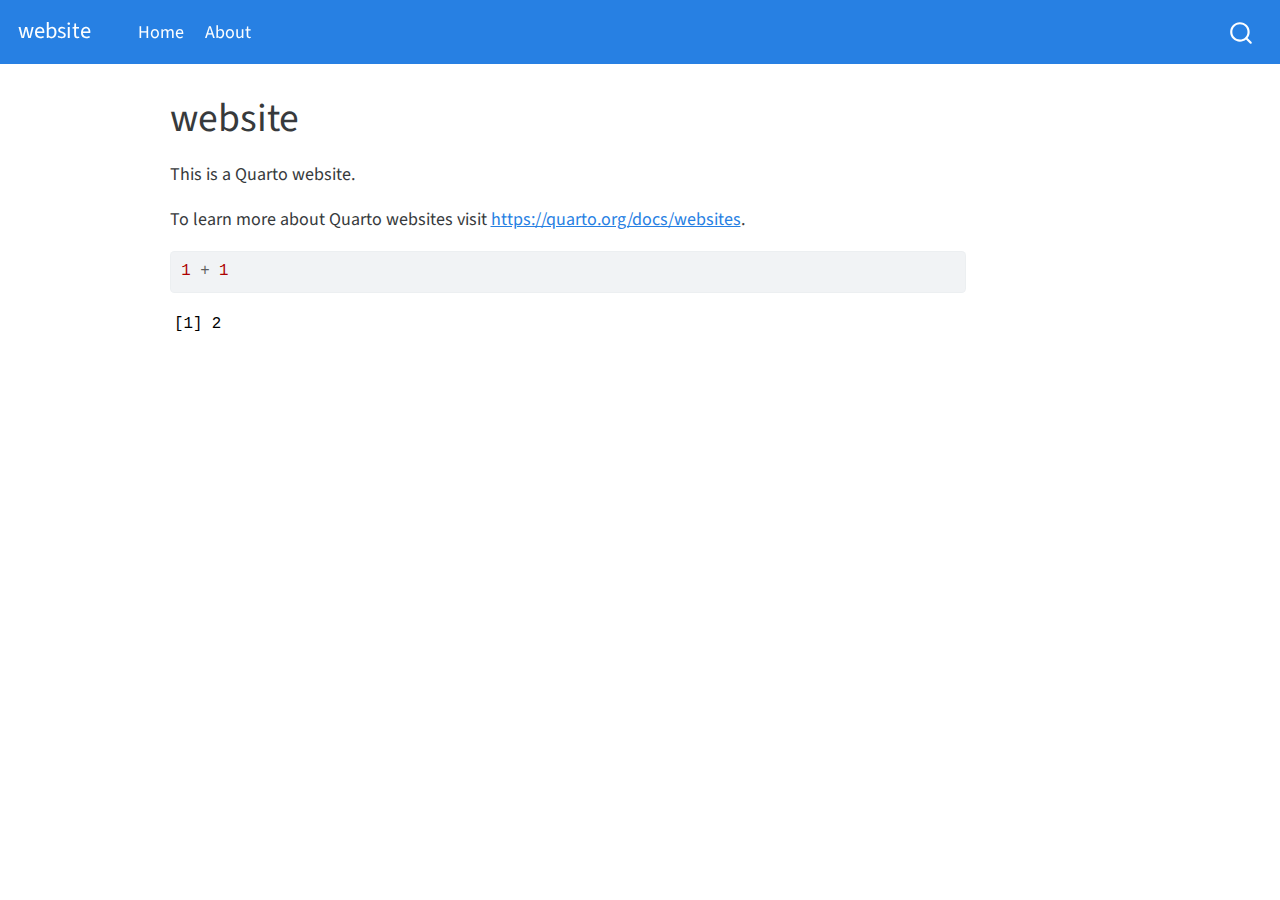
==== index.html @ 15f58852 "Built site for gh-pages" ====
<!DOCTYPE html>
<html xmlns="http://www.w3.org/1999/xhtml" lang="en" xml:lang="en"><head>

<meta charset="utf-8">
<meta name="generator" content="quarto-1.2.335">

<meta name="viewport" content="width=device-width, initial-scale=1.0, user-scalable=yes">


<title>website</title>
<style>
code{white-space: pre-wrap;}
span.smallcaps{font-variant: small-caps;}
div.columns{display: flex; gap: min(4vw, 1.5em);}
div.column{flex: auto; overflow-x: auto;}
div.hanging-indent{margin-left: 1.5em; text-indent: -1.5em;}
ul.task-list{list-style: none;}
ul.task-list li input[type="checkbox"] {
  width: 0.8em;
  margin: 0 0.8em 0.2em -1.6em;
  vertical-align: middle;
}
pre > code.sourceCode { white-space: pre; position: relative; }
pre > code.sourceCode > span { display: inline-block; line-height: 1.25; }
pre > code.sourceCode > span:empty { height: 1.2em; }
.sourceCode { overflow: visible; }
code.sourceCode > span { color: inherit; text-decoration: inherit; }
div.sourceCode { margin: 1em 0; }
pre.sourceCode { margin: 0; }
@media screen {
div.sourceCode { overflow: auto; }
}
@media print {
pre > code.sourceCode { white-space: pre-wrap; }
pre > code.sourceCode > span { text-indent: -5em; padding-left: 5em; }
}
pre.numberSource code
  { counter-reset: source-line 0; }
pre.numberSource code > span
  { position: relative; left: -4em; counter-increment: source-line; }
pre.numberSource code > span > a:first-child::before
  { content: counter(source-line);
    position: relative; left: -1em; text-align: right; vertical-align: baseline;
    border: none; display: inline-block;
    -webkit-touch-callout: none; -webkit-user-select: none;
    -khtml-user-select: none; -moz-user-select: none;
    -ms-user-select: none; user-select: none;
    padding: 0 4px; width: 4em;
    color: #aaaaaa;
  }
pre.numberSource { margin-left: 3em; border-left: 1px solid #aaaaaa;  padding-left: 4px; }
div.sourceCode
  {   }
@media screen {
pre > code.sourceCode > span > a:first-child::before { text-decoration: underline; }
}
code span.al { color: #ff0000; font-weight: bold; } /* Alert */
code span.an { color: #60a0b0; font-weight: bold; font-style: italic; } /* Annotation */
code span.at { color: #7d9029; } /* Attribute */
code span.bn { color: #40a070; } /* BaseN */
code span.bu { color: #008000; } /* BuiltIn */
code span.cf { color: #007020; font-weight: bold; } /* ControlFlow */
code span.ch { color: #4070a0; } /* Char */
code span.cn { color: #880000; } /* Constant */
code span.co { color: #60a0b0; font-style: italic; } /* Comment */
code span.cv { color: #60a0b0; font-weight: bold; font-style: italic; } /* CommentVar */
code span.do { color: #ba2121; font-style: italic; } /* Documentation */
code span.dt { color: #902000; } /* DataType */
code span.dv { color: #40a070; } /* DecVal */
code span.er { color: #ff0000; font-weight: bold; } /* Error */
code span.ex { } /* Extension */
code span.fl { color: #40a070; } /* Float */
code span.fu { color: #06287e; } /* Function */
code span.im { color: #008000; font-weight: bold; } /* Import */
code span.in { color: #60a0b0; font-weight: bold; font-style: italic; } /* Information */
code span.kw { color: #007020; font-weight: bold; } /* Keyword */
code span.op { color: #666666; } /* Operator */
code span.ot { color: #007020; } /* Other */
code span.pp { color: #bc7a00; } /* Preprocessor */
code span.sc { color: #4070a0; } /* SpecialChar */
code span.ss { color: #bb6688; } /* SpecialString */
code span.st { color: #4070a0; } /* String */
code span.va { color: #19177c; } /* Variable */
code span.vs { color: #4070a0; } /* VerbatimString */
code span.wa { color: #60a0b0; font-weight: bold; font-style: italic; } /* Warning */
</style>


<script src="site_libs/quarto-nav/quarto-nav.js"></script>
<script src="site_libs/quarto-nav/headroom.min.js"></script>
<script src="site_libs/clipboard/clipboard.min.js"></script>
<script src="site_libs/quarto-search/autocomplete.umd.js"></script>
<script src="site_libs/quarto-search/fuse.min.js"></script>
<script src="site_libs/quarto-search/quarto-search.js"></script>
<meta name="quarto:offset" content="./">
<script src="site_libs/quarto-html/quarto.js"></script>
<script src="site_libs/quarto-html/popper.min.js"></script>
<script src="site_libs/quarto-html/tippy.umd.min.js"></script>
<script src="site_libs/quarto-html/anchor.min.js"></script>
<link href="site_libs/quarto-html/tippy.css" rel="stylesheet">
<link href="site_libs/quarto-html/quarto-syntax-highlighting.css" rel="stylesheet" id="quarto-text-highlighting-styles">
<script src="site_libs/bootstrap/bootstrap.min.js"></script>
<link href="site_libs/bootstrap/bootstrap-icons.css" rel="stylesheet">
<link href="site_libs/bootstrap/bootstrap.min.css" rel="stylesheet" id="quarto-bootstrap" data-mode="light">
<script id="quarto-search-options" type="application/json">{
  "location": "navbar",
  "copy-button": false,
  "collapse-after": 3,
  "panel-placement": "end",
  "type": "overlay",
  "limit": 20,
  "language": {
    "search-no-results-text": "No results",
    "search-matching-documents-text": "matching documents",
    "search-copy-link-title": "Copy link to search",
    "search-hide-matches-text": "Hide additional matches",
    "search-more-match-text": "more match in this document",
    "search-more-matches-text": "more matches in this document",
    "search-clear-button-title": "Clear",
    "search-detached-cancel-button-title": "Cancel",
    "search-submit-button-title": "Submit"
  }
}</script>


<link rel="stylesheet" href="styles.css">
</head>

<body class="nav-fixed">

<div id="quarto-search-results"></div>
  <header id="quarto-header" class="headroom fixed-top">
    <nav class="navbar navbar-expand-lg navbar-dark ">
      <div class="navbar-container container-fluid">
      <div class="navbar-brand-container">
    <a class="navbar-brand" href="./index.html">
    <span class="navbar-title">website</span>
    </a>
  </div>
          <button class="navbar-toggler" type="button" data-bs-toggle="collapse" data-bs-target="#navbarCollapse" aria-controls="navbarCollapse" aria-expanded="false" aria-label="Toggle navigation" onclick="if (window.quartoToggleHeadroom) { window.quartoToggleHeadroom(); }">
  <span class="navbar-toggler-icon"></span>
</button>
          <div class="collapse navbar-collapse" id="navbarCollapse">
            <ul class="navbar-nav navbar-nav-scroll me-auto">
  <li class="nav-item">
    <a class="nav-link active" href="./index.html" aria-current="page">
 <span class="menu-text">Home</span></a>
  </li>  
  <li class="nav-item">
    <a class="nav-link" href="./about.html">
 <span class="menu-text">About</span></a>
  </li>  
</ul>
              <div id="quarto-search" class="" title="Search"></div>
          </div> <!-- /navcollapse -->
      </div> <!-- /container-fluid -->
    </nav>
</header>
<!-- content -->
<div id="quarto-content" class="quarto-container page-columns page-rows-contents page-layout-article page-navbar">
<!-- sidebar -->
<!-- margin-sidebar -->
    <div id="quarto-margin-sidebar" class="sidebar margin-sidebar">
        
    </div>
<!-- main -->
<main class="content" id="quarto-document-content">

<header id="title-block-header" class="quarto-title-block default">
<div class="quarto-title">
<h1 class="title">website</h1>
</div>



<div class="quarto-title-meta">

    
  
    
  </div>
  

</header>

<p>This is a Quarto website.</p>
<p>To learn more about Quarto websites visit <a href="https://quarto.org/docs/websites" class="uri">https://quarto.org/docs/websites</a>.</p>
<div class="cell">
<div class="sourceCode cell-code" id="cb1"><pre class="sourceCode r code-with-copy"><code class="sourceCode r"><span id="cb1-1"><a href="#cb1-1" aria-hidden="true" tabindex="-1"></a><span class="dv">1</span> <span class="sc">+</span> <span class="dv">1</span></span></code><button title="Copy to Clipboard" class="code-copy-button"><i class="bi"></i></button></pre></div>
<div class="cell-output cell-output-stdout">
<pre><code>[1] 2</code></pre>
</div>
</div>



</main> <!-- /main -->
<script id="quarto-html-after-body" type="application/javascript">
window.document.addEventListener("DOMContentLoaded", function (event) {
  const toggleBodyColorMode = (bsSheetEl) => {
    const mode = bsSheetEl.getAttribute("data-mode");
    const bodyEl = window.document.querySelector("body");
    if (mode === "dark") {
      bodyEl.classList.add("quarto-dark");
      bodyEl.classList.remove("quarto-light");
    } else {
      bodyEl.classList.add("quarto-light");
      bodyEl.classList.remove("quarto-dark");
    }
  }
  const toggleBodyColorPrimary = () => {
    const bsSheetEl = window.document.querySelector("link#quarto-bootstrap");
    if (bsSheetEl) {
      toggleBodyColorMode(bsSheetEl);
    }
  }
  toggleBodyColorPrimary();  
  const icon = "";
  const anchorJS = new window.AnchorJS();
  anchorJS.options = {
    placement: 'right',
    icon: icon
  };
  anchorJS.add('.anchored');
  const clipboard = new window.ClipboardJS('.code-copy-button', {
    target: function(trigger) {
      return trigger.previousElementSibling;
    }
  });
  clipboard.on('success', function(e) {
    // button target
    const button = e.trigger;
    // don't keep focus
    button.blur();
    // flash "checked"
    button.classList.add('code-copy-button-checked');
    var currentTitle = button.getAttribute("title");
    button.setAttribute("title", "Copied!");
    let tooltip;
    if (window.bootstrap) {
      button.setAttribute("data-bs-toggle", "tooltip");
      button.setAttribute("data-bs-placement", "left");
      button.setAttribute("data-bs-title", "Copied!");
      tooltip = new bootstrap.Tooltip(button, 
        { trigger: "manual", 
          customClass: "code-copy-button-tooltip",
          offset: [0, -8]});
      tooltip.show();    
    }
    setTimeout(function() {
      if (tooltip) {
        tooltip.hide();
        button.removeAttribute("data-bs-title");
        button.removeAttribute("data-bs-toggle");
        button.removeAttribute("data-bs-placement");
      }
      button.setAttribute("title", currentTitle);
      button.classList.remove('code-copy-button-checked');
    }, 1000);
    // clear code selection
    e.clearSelection();
  });
  function tippyHover(el, contentFn) {
    const config = {
      allowHTML: true,
      content: contentFn,
      maxWidth: 500,
      delay: 100,
      arrow: false,
      appendTo: function(el) {
          return el.parentElement;
      },
      interactive: true,
      interactiveBorder: 10,
      theme: 'quarto',
      placement: 'bottom-start'
    };
    window.tippy(el, config); 
  }
  const noterefs = window.document.querySelectorAll('a[role="doc-noteref"]');
  for (var i=0; i<noterefs.length; i++) {
    const ref = noterefs[i];
    tippyHover(ref, function() {
      // use id or data attribute instead here
      let href = ref.getAttribute('data-footnote-href') || ref.getAttribute('href');
      try { href = new URL(href).hash; } catch {}
      const id = href.replace(/^#\/?/, "");
      const note = window.document.getElementById(id);
      return note.innerHTML;
    });
  }
  const findCites = (el) => {
    const parentEl = el.parentElement;
    if (parentEl) {
      const cites = parentEl.dataset.cites;
      if (cites) {
        return {
          el,
          cites: cites.split(' ')
        };
      } else {
        return findCites(el.parentElement)
      }
    } else {
      return undefined;
    }
  };
  var bibliorefs = window.document.querySelectorAll('a[role="doc-biblioref"]');
  for (var i=0; i<bibliorefs.length; i++) {
    const ref = bibliorefs[i];
    const citeInfo = findCites(ref);
    if (citeInfo) {
      tippyHover(citeInfo.el, function() {
        var popup = window.document.createElement('div');
        citeInfo.cites.forEach(function(cite) {
          var citeDiv = window.document.createElement('div');
          citeDiv.classList.add('hanging-indent');
          citeDiv.classList.add('csl-entry');
          var biblioDiv = window.document.getElementById('ref-' + cite);
          if (biblioDiv) {
            citeDiv.innerHTML = biblioDiv.innerHTML;
          }
          popup.appendChild(citeDiv);
        });
        return popup.innerHTML;
      });
    }
  }
});
</script>
</div> <!-- /content -->



</body></html>
---- site_libs/quarto-html/tippy.css ----
.tippy-box[data-animation=fade][data-state=hidden]{opacity:0}[data-tippy-root]{max-width:calc(100vw - 10px)}.tippy-box{position:relative;background-color:#333;color:#fff;border-radius:4px;font-size:14px;line-height:1.4;white-space:normal;outline:0;transition-property:transform,visibility,opacity}.tippy-box[data-placement^=top]>.tippy-arrow{bottom:0}.tippy-box[data-placement^=top]>.tippy-arrow:before{bottom:-7px;left:0;border-width:8px 8px 0;border-top-color:initial;transform-origin:center top}.tippy-box[data-placement^=bottom]>.tippy-arrow{top:0}.tippy-box[data-placement^=bottom]>.tippy-arrow:before{top:-7px;left:0;border-width:0 8px 8px;border-bottom-color:initial;transform-origin:center bottom}.tippy-box[data-placement^=left]>.tippy-arrow{right:0}.tippy-box[data-placement^=left]>.tippy-arrow:before{border-width:8px 0 8px 8px;border-left-color:initial;right:-7px;transform-origin:center left}.tippy-box[data-placement^=right]>.tippy-arrow{left:0}.tippy-box[data-placement^=right]>.tippy-arrow:before{left:-7px;border-width:8px 8px 8px 0;border-right-color:initial;transform-origin:center right}.tippy-box[data-inertia][data-state=visible]{transition-timing-function:cubic-bezier(.54,1.5,.38,1.11)}.tippy-arrow{width:16px;height:16px;color:#333}.tippy-arrow:before{content:"";position:absolute;border-color:transparent;border-style:solid}.tippy-content{position:relative;padding:5px 9px;z-index:1}
---- site_libs/quarto-html/quarto-syntax-highlighting.css ----
/* quarto syntax highlight colors */
:root {
  --quarto-hl-ot-color: #003B4F;
  --quarto-hl-at-color: #657422;
  --quarto-hl-ss-color: #20794D;
  --quarto-hl-an-color: #5E5E5E;
  --quarto-hl-fu-color: #4758AB;
  --quarto-hl-st-color: #20794D;
  --quarto-hl-cf-color: #003B4F;
  --quarto-hl-op-color: #5E5E5E;
  --quarto-hl-er-color: #AD0000;
  --quarto-hl-bn-color: #AD0000;
  --quarto-hl-al-color: #AD0000;
  --quarto-hl-va-color: #111111;
  --quarto-hl-bu-color: inherit;
  --quarto-hl-ex-color: inherit;
  --quarto-hl-pp-color: #AD0000;
  --quarto-hl-in-color: #5E5E5E;
  --quarto-hl-vs-color: #20794D;
  --quarto-hl-wa-color: #5E5E5E;
  --quarto-hl-do-color: #5E5E5E;
  --quarto-hl-im-color: #00769E;
  --quarto-hl-ch-color: #20794D;
  --quarto-hl-dt-color: #AD0000;
  --quarto-hl-fl-color: #AD0000;
  --quarto-hl-co-color: #5E5E5E;
  --quarto-hl-cv-color: #5E5E5E;
  --quarto-hl-cn-color: #8f5902;
  --quarto-hl-sc-color: #5E5E5E;
  --quarto-hl-dv-color: #AD0000;
  --quarto-hl-kw-color: #003B4F;
}

/* other quarto variables */
:root {
  --quarto-font-monospace: SFMono-Regular, Menlo, Monaco, Consolas, "Liberation Mono", "Courier New", monospace;
}

pre > code.sourceCode > span {
  color: #003B4F;
}

code span {
  color: #003B4F;
}

code.sourceCode > span {
  color: #003B4F;
}

div.sourceCode,
div.sourceCode pre.sourceCode {
  color: #003B4F;
}

code span.ot {
  color: #003B4F;
}

code span.at {
  color: #657422;
}

code span.ss {
  color: #20794D;
}

code span.an {
  color: #5E5E5E;
}

code span.fu {
  color: #4758AB;
}

code span.st {
  color: #20794D;
}

code span.cf {
  color: #003B4F;
}

code span.op {
  color: #5E5E5E;
}

code span.er {
  color: #AD0000;
}

code span.bn {
  color: #AD0000;
}

code span.al {
  color: #AD0000;
}

code span.va {
  color: #111111;
}

code span.pp {
  color: #AD0000;
}

code span.in {
  color: #5E5E5E;
}

code span.vs {
  color: #20794D;
}

code span.wa {
  color: #5E5E5E;
  font-style: italic;
}

code span.do {
  color: #5E5E5E;
  font-style: italic;
}

code span.im {
  color: #00769E;
}

code span.ch {
  color: #20794D;
}

code span.dt {
  color: #AD0000;
}

code span.fl {
  color: #AD0000;
}

code span.co {
  color: #5E5E5E;
}

code span.cv {
  color: #5E5E5E;
  font-style: italic;
}

code span.cn {
  color: #8f5902;
}

code span.sc {
  color: #5E5E5E;
}

code span.dv {
  color: #AD0000;
}

code span.kw {
  color: #003B4F;
}

.prevent-inlining {
  content: "</";
}

/*# sourceMappingURL=debc5d5d77c3f9108843748ff7464032.css.map */
---- styles.css ----
/* css styles */
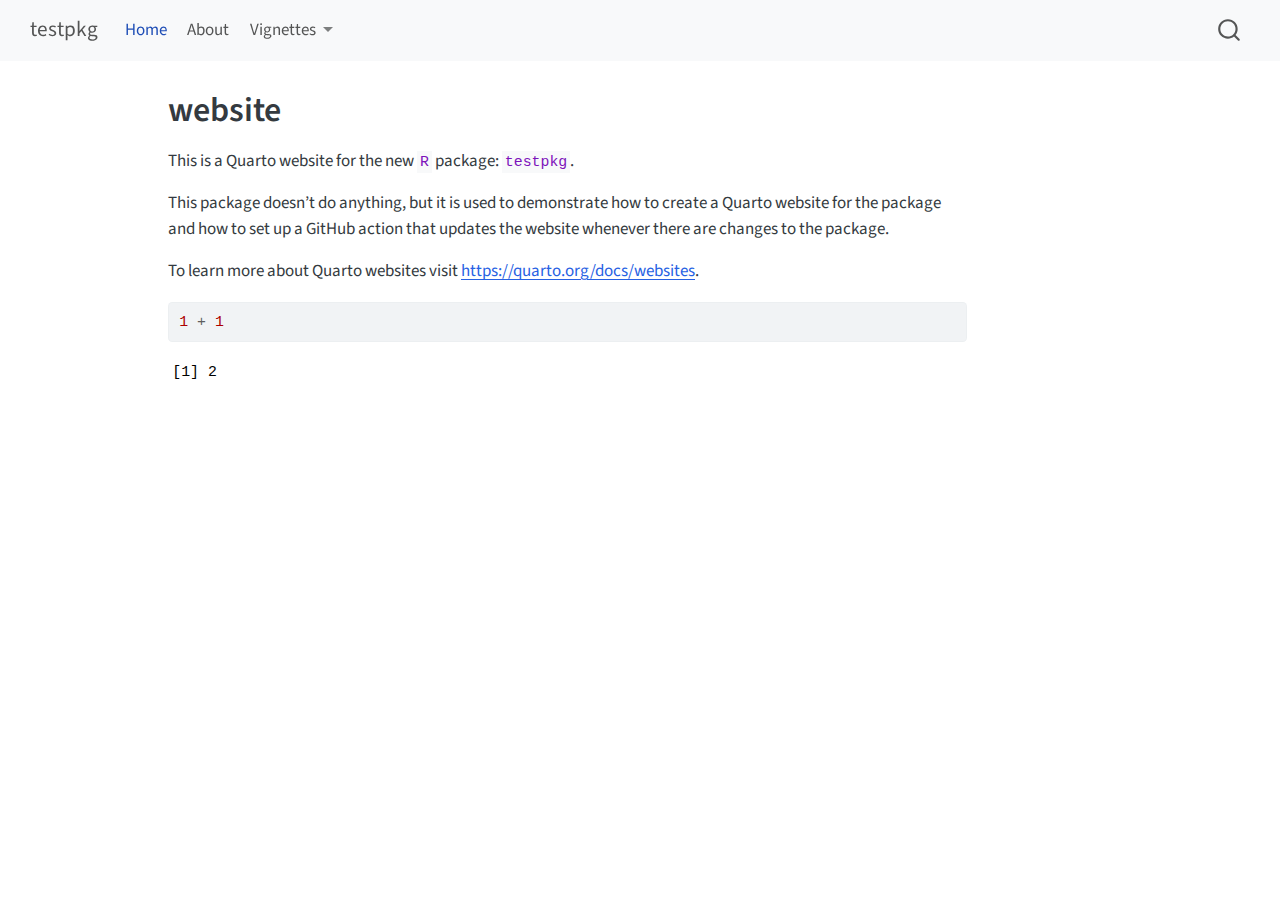
==== commit 6a00eee1: "Built site for gh-pages" ====
--- a/index.html
+++ b/index.html
@@ -2,12 +2,12 @@
 <html xmlns="http://www.w3.org/1999/xhtml" lang="en" xml:lang="en"><head>
 
 <meta charset="utf-8">
-<meta name="generator" content="quarto-1.2.335">
+<meta name="generator" content="quarto-1.4.551">
 
 <meta name="viewport" content="width=device-width, initial-scale=1.0, user-scalable=yes">
 
 
-<title>website</title>
+<title>testpkg - website</title>
 <style>
 code{white-space: pre-wrap;}
 span.smallcaps{font-variant: small-caps;}
@@ -17,11 +17,12 @@
 ul.task-list{list-style: none;}
 ul.task-list li input[type="checkbox"] {
   width: 0.8em;
-  margin: 0 0.8em 0.2em -1.6em;
+  margin: 0 0.8em 0.2em -1em; /* quarto-specific, see https://github.com/quarto-dev/quarto-cli/issues/4556 */ 
   vertical-align: middle;
 }
+/* CSS for syntax highlighting */
 pre > code.sourceCode { white-space: pre; position: relative; }
-pre > code.sourceCode > span { display: inline-block; line-height: 1.25; }
+pre > code.sourceCode > span { line-height: 1.25; }
 pre > code.sourceCode > span:empty { height: 1.2em; }
 .sourceCode { overflow: visible; }
 code.sourceCode > span { color: inherit; text-decoration: inherit; }
@@ -46,43 +47,13 @@
     -khtml-user-select: none; -moz-user-select: none;
     -ms-user-select: none; user-select: none;
     padding: 0 4px; width: 4em;
-    color: #aaaaaa;
-  }
-pre.numberSource { margin-left: 3em; border-left: 1px solid #aaaaaa;  padding-left: 4px; }
+  }
+pre.numberSource { margin-left: 3em;  padding-left: 4px; }
 div.sourceCode
   {   }
 @media screen {
 pre > code.sourceCode > span > a:first-child::before { text-decoration: underline; }
 }
-code span.al { color: #ff0000; font-weight: bold; } /* Alert */
-code span.an { color: #60a0b0; font-weight: bold; font-style: italic; } /* Annotation */
-code span.at { color: #7d9029; } /* Attribute */
-code span.bn { color: #40a070; } /* BaseN */
-code span.bu { color: #008000; } /* BuiltIn */
-code span.cf { color: #007020; font-weight: bold; } /* ControlFlow */
-code span.ch { color: #4070a0; } /* Char */
-code span.cn { color: #880000; } /* Constant */
-code span.co { color: #60a0b0; font-style: italic; } /* Comment */
-code span.cv { color: #60a0b0; font-weight: bold; font-style: italic; } /* CommentVar */
-code span.do { color: #ba2121; font-style: italic; } /* Documentation */
-code span.dt { color: #902000; } /* DataType */
-code span.dv { color: #40a070; } /* DecVal */
-code span.er { color: #ff0000; font-weight: bold; } /* Error */
-code span.ex { } /* Extension */
-code span.fl { color: #40a070; } /* Float */
-code span.fu { color: #06287e; } /* Function */
-code span.im { color: #008000; font-weight: bold; } /* Import */
-code span.in { color: #60a0b0; font-weight: bold; font-style: italic; } /* Information */
-code span.kw { color: #007020; font-weight: bold; } /* Keyword */
-code span.op { color: #666666; } /* Operator */
-code span.ot { color: #007020; } /* Other */
-code span.pp { color: #bc7a00; } /* Preprocessor */
-code span.sc { color: #4070a0; } /* SpecialChar */
-code span.ss { color: #bb6688; } /* SpecialString */
-code span.st { color: #4070a0; } /* String */
-code span.va { color: #19177c; } /* Variable */
-code span.vs { color: #4070a0; } /* VerbatimString */
-code span.wa { color: #60a0b0; font-weight: bold; font-style: italic; } /* Warning */
 </style>
 
 
@@ -108,7 +79,13 @@
   "collapse-after": 3,
   "panel-placement": "end",
   "type": "overlay",
-  "limit": 20,
+  "limit": 50,
+  "keyboard-shortcut": [
+    "f",
+    "/",
+    "s"
+  ],
+  "show-item-context": false,
   "language": {
     "search-no-results-text": "No results",
     "search-matching-documents-text": "matching documents",
@@ -117,8 +94,10 @@
     "search-more-match-text": "more match in this document",
     "search-more-matches-text": "more matches in this document",
     "search-clear-button-title": "Clear",
+    "search-text-placeholder": "",
     "search-detached-cancel-button-title": "Cancel",
-    "search-submit-button-title": "Submit"
+    "search-submit-button-title": "Submit",
+    "search-label": "Search"
   }
 }</script>
 
@@ -130,29 +109,46 @@
 
 <div id="quarto-search-results"></div>
   <header id="quarto-header" class="headroom fixed-top">
-    <nav class="navbar navbar-expand-lg navbar-dark ">
+    <nav class="navbar navbar-expand-lg " data-bs-theme="dark">
       <div class="navbar-container container-fluid">
-      <div class="navbar-brand-container">
+      <div class="navbar-brand-container mx-auto">
     <a class="navbar-brand" href="./index.html">
-    <span class="navbar-title">website</span>
+    <span class="navbar-title">testpkg</span>
     </a>
   </div>
+            <div id="quarto-search" class="" title="Search"></div>
           <button class="navbar-toggler" type="button" data-bs-toggle="collapse" data-bs-target="#navbarCollapse" aria-controls="navbarCollapse" aria-expanded="false" aria-label="Toggle navigation" onclick="if (window.quartoToggleHeadroom) { window.quartoToggleHeadroom(); }">
   <span class="navbar-toggler-icon"></span>
 </button>
           <div class="collapse navbar-collapse" id="navbarCollapse">
             <ul class="navbar-nav navbar-nav-scroll me-auto">
   <li class="nav-item">
-    <a class="nav-link active" href="./index.html" aria-current="page">
- <span class="menu-text">Home</span></a>
+    <a class="nav-link active" href="./index.html" aria-current="page"> 
+<span class="menu-text">Home</span></a>
   </li>  
   <li class="nav-item">
-    <a class="nav-link" href="./about.html">
- <span class="menu-text">About</span></a>
+    <a class="nav-link" href="./about.html"> 
+<span class="menu-text">About</span></a>
   </li>  
+  <li class="nav-item dropdown ">
+    <a class="nav-link dropdown-toggle" href="#" id="nav-menu-vignettes" role="button" data-bs-toggle="dropdown" aria-expanded="false">
+ <span class="menu-text">Vignettes</span>
+    </a>
+    <ul class="dropdown-menu" aria-labelledby="nav-menu-vignettes">    
+        <li>
+    <a class="dropdown-item" href="./vignettes/test1.html">
+ <span class="dropdown-text">Vignette 1</span></a>
+  </li>  
+        <li>
+    <a class="dropdown-item" href="./vignettes/test2.html">
+ <span class="dropdown-text">Vignette 2</span></a>
+  </li>  
+    </ul>
+  </li>
 </ul>
-              <div id="quarto-search" class="" title="Search"></div>
           </div> <!-- /navcollapse -->
+          <div class="quarto-navbar-tools">
+</div>
       </div> <!-- /container-fluid -->
     </nav>
 </header>
@@ -181,9 +177,12 @@
   </div>
   
 
+
 </header>
 
-<p>This is a Quarto website.</p>
+
+<p>This is a Quarto website for the new <code>R</code> package: <code>testpkg</code>.</p>
+<p>This package doesn’t do anything, but it is used to demonstrate how to create a Quarto website for the package and how to set up a GitHub action that updates the website whenever there are changes to the package.</p>
 <p>To learn more about Quarto websites visit <a href="https://quarto.org/docs/websites" class="uri">https://quarto.org/docs/websites</a>.</p>
 <div class="cell">
 <div class="sourceCode cell-code" id="cb1"><pre class="sourceCode r code-with-copy"><code class="sourceCode r"><span id="cb1-1"><a href="#cb1-1" aria-hidden="true" tabindex="-1"></a><span class="dv">1</span> <span class="sc">+</span> <span class="dv">1</span></span></code><button title="Copy to Clipboard" class="code-copy-button"><i class="bi"></i></button></pre></div>
@@ -222,9 +221,23 @@
     icon: icon
   };
   anchorJS.add('.anchored');
+  const isCodeAnnotation = (el) => {
+    for (const clz of el.classList) {
+      if (clz.startsWith('code-annotation-')) {                     
+        return true;
+      }
+    }
+    return false;
+  }
   const clipboard = new window.ClipboardJS('.code-copy-button', {
-    target: function(trigger) {
-      return trigger.previousElementSibling;
+    text: function(trigger) {
+      const codeEl = trigger.previousElementSibling.cloneNode(true);
+      for (const childEl of codeEl.children) {
+        if (isCodeAnnotation(childEl)) {
+          childEl.remove();
+        }
+      }
+      return codeEl.innerText;
     }
   });
   clipboard.on('success', function(e) {
@@ -260,10 +273,27 @@
     // clear code selection
     e.clearSelection();
   });
-  function tippyHover(el, contentFn) {
+    var localhostRegex = new RegExp(/^(?:http|https):\/\/localhost\:?[0-9]*\//);
+    var mailtoRegex = new RegExp(/^mailto:/);
+      var filterRegex = new RegExp("https:\/\/jeswheel\.github\.io\/testpkg\/");
+    var isInternal = (href) => {
+        return filterRegex.test(href) || localhostRegex.test(href) || mailtoRegex.test(href);
+    }
+    // Inspect non-navigation links and adorn them if external
+ 	var links = window.document.querySelectorAll('a[href]:not(.nav-link):not(.navbar-brand):not(.toc-action):not(.sidebar-link):not(.sidebar-item-toggle):not(.pagination-link):not(.no-external):not([aria-hidden]):not(.dropdown-item):not(.quarto-navigation-tool)');
+    for (var i=0; i<links.length; i++) {
+      const link = links[i];
+      if (!isInternal(link.href)) {
+        // undo the damage that might have been done by quarto-nav.js in the case of
+        // links that we want to consider external
+        if (link.dataset.originalHref !== undefined) {
+          link.href = link.dataset.originalHref;
+        }
+      }
+    }
+  function tippyHover(el, contentFn, onTriggerFn, onUntriggerFn) {
     const config = {
       allowHTML: true,
-      content: contentFn,
       maxWidth: 500,
       delay: 100,
       arrow: false,
@@ -273,8 +303,17 @@
       interactive: true,
       interactiveBorder: 10,
       theme: 'quarto',
-      placement: 'bottom-start'
+      placement: 'bottom-start',
     };
+    if (contentFn) {
+      config.content = contentFn;
+    }
+    if (onTriggerFn) {
+      config.onTrigger = onTriggerFn;
+    }
+    if (onUntriggerFn) {
+      config.onUntrigger = onUntriggerFn;
+    }
     window.tippy(el, config); 
   }
   const noterefs = window.document.querySelectorAll('a[role="doc-noteref"]');
@@ -286,9 +325,245 @@
       try { href = new URL(href).hash; } catch {}
       const id = href.replace(/^#\/?/, "");
       const note = window.document.getElementById(id);
-      return note.innerHTML;
+      if (note) {
+        return note.innerHTML;
+      } else {
+        return "";
+      }
     });
   }
+  const xrefs = window.document.querySelectorAll('a.quarto-xref');
+  const processXRef = (id, note) => {
+    // Strip column container classes
+    const stripColumnClz = (el) => {
+      el.classList.remove("page-full", "page-columns");
+      if (el.children) {
+        for (const child of el.children) {
+          stripColumnClz(child);
+        }
+      }
+    }
+    stripColumnClz(note)
+    if (id === null || id.startsWith('sec-')) {
+      // Special case sections, only their first couple elements
+      const container = document.createElement("div");
+      if (note.children && note.children.length > 2) {
+        container.appendChild(note.children[0].cloneNode(true));
+        for (let i = 1; i < note.children.length; i++) {
+          const child = note.children[i];
+          if (child.tagName === "P" && child.innerText === "") {
+            continue;
+          } else {
+            container.appendChild(child.cloneNode(true));
+            break;
+          }
+        }
+        if (window.Quarto?.typesetMath) {
+          window.Quarto.typesetMath(container);
+        }
+        return container.innerHTML
+      } else {
+        if (window.Quarto?.typesetMath) {
+          window.Quarto.typesetMath(note);
+        }
+        return note.innerHTML;
+      }
+    } else {
+      // Remove any anchor links if they are present
+      const anchorLink = note.querySelector('a.anchorjs-link');
+      if (anchorLink) {
+        anchorLink.remove();
+      }
+      if (window.Quarto?.typesetMath) {
+        window.Quarto.typesetMath(note);
+      }
+      // TODO in 1.5, we should make sure this works without a callout special case
+      if (note.classList.contains("callout")) {
+        return note.outerHTML;
+      } else {
+        return note.innerHTML;
+      }
+    }
+  }
+  for (var i=0; i<xrefs.length; i++) {
+    const xref = xrefs[i];
+    tippyHover(xref, undefined, function(instance) {
+      instance.disable();
+      let url = xref.getAttribute('href');
+      let hash = undefined; 
+      if (url.startsWith('#')) {
+        hash = url;
+      } else {
+        try { hash = new URL(url).hash; } catch {}
+      }
+      if (hash) {
+        const id = hash.replace(/^#\/?/, "");
+        const note = window.document.getElementById(id);
+        if (note !== null) {
+          try {
+            const html = processXRef(id, note.cloneNode(true));
+            instance.setContent(html);
+          } finally {
+            instance.enable();
+            instance.show();
+          }
+        } else {
+          // See if we can fetch this
+          fetch(url.split('#')[0])
+          .then(res => res.text())
+          .then(html => {
+            const parser = new DOMParser();
+            const htmlDoc = parser.parseFromString(html, "text/html");
+            const note = htmlDoc.getElementById(id);
+            if (note !== null) {
+              const html = processXRef(id, note);
+              instance.setContent(html);
+            } 
+          }).finally(() => {
+            instance.enable();
+            instance.show();
+          });
+        }
+      } else {
+        // See if we can fetch a full url (with no hash to target)
+        // This is a special case and we should probably do some content thinning / targeting
+        fetch(url)
+        .then(res => res.text())
+        .then(html => {
+          const parser = new DOMParser();
+          const htmlDoc = parser.parseFromString(html, "text/html");
+          const note = htmlDoc.querySelector('main.content');
+          if (note !== null) {
+            // This should only happen for chapter cross references
+            // (since there is no id in the URL)
+            // remove the first header
+            if (note.children.length > 0 && note.children[0].tagName === "HEADER") {
+              note.children[0].remove();
+            }
+            const html = processXRef(null, note);
+            instance.setContent(html);
+          } 
+        }).finally(() => {
+          instance.enable();
+          instance.show();
+        });
+      }
+    }, function(instance) {
+    });
+  }
+      let selectedAnnoteEl;
+      const selectorForAnnotation = ( cell, annotation) => {
+        let cellAttr = 'data-code-cell="' + cell + '"';
+        let lineAttr = 'data-code-annotation="' +  annotation + '"';
+        const selector = 'span[' + cellAttr + '][' + lineAttr + ']';
+        return selector;
+      }
+      const selectCodeLines = (annoteEl) => {
+        const doc = window.document;
+        const targetCell = annoteEl.getAttribute("data-target-cell");
+        const targetAnnotation = annoteEl.getAttribute("data-target-annotation");
+        const annoteSpan = window.document.querySelector(selectorForAnnotation(targetCell, targetAnnotation));
+        const lines = annoteSpan.getAttribute("data-code-lines").split(",");
+        const lineIds = lines.map((line) => {
+          return targetCell + "-" + line;
+        })
+        let top = null;
+        let height = null;
+        let parent = null;
+        if (lineIds.length > 0) {
+            //compute the position of the single el (top and bottom and make a div)
+            const el = window.document.getElementById(lineIds[0]);
+            top = el.offsetTop;
+            height = el.offsetHeight;
+            parent = el.parentElement.parentElement;
+          if (lineIds.length > 1) {
+            const lastEl = window.document.getElementById(lineIds[lineIds.length - 1]);
+            const bottom = lastEl.offsetTop + lastEl.offsetHeight;
+            height = bottom - top;
+          }
+          if (top !== null && height !== null && parent !== null) {
+            // cook up a div (if necessary) and position it 
+            let div = window.document.getElementById("code-annotation-line-highlight");
+            if (div === null) {
+              div = window.document.createElement("div");
+              div.setAttribute("id", "code-annotation-line-highlight");
+              div.style.position = 'absolute';
+              parent.appendChild(div);
+            }
+            div.style.top = top - 2 + "px";
+            div.style.height = height + 4 + "px";
+            div.style.left = 0;
+            let gutterDiv = window.document.getElementById("code-annotation-line-highlight-gutter");
+            if (gutterDiv === null) {
+              gutterDiv = window.document.createElement("div");
+              gutterDiv.setAttribute("id", "code-annotation-line-highlight-gutter");
+              gutterDiv.style.position = 'absolute';
+              const codeCell = window.document.getElementById(targetCell);
+              const gutter = codeCell.querySelector('.code-annotation-gutter');
+              gutter.appendChild(gutterDiv);
+            }
+            gutterDiv.style.top = top - 2 + "px";
+            gutterDiv.style.height = height + 4 + "px";
+          }
+          selectedAnnoteEl = annoteEl;
+        }
+      };
+      const unselectCodeLines = () => {
+        const elementsIds = ["code-annotation-line-highlight", "code-annotation-line-highlight-gutter"];
+        elementsIds.forEach((elId) => {
+          const div = window.document.getElementById(elId);
+          if (div) {
+            div.remove();
+          }
+        });
+        selectedAnnoteEl = undefined;
+      };
+        // Handle positioning of the toggle
+    window.addEventListener(
+      "resize",
+      throttle(() => {
+        elRect = undefined;
+        if (selectedAnnoteEl) {
+          selectCodeLines(selectedAnnoteEl);
+        }
+      }, 10)
+    );
+    function throttle(fn, ms) {
+    let throttle = false;
+    let timer;
+      return (...args) => {
+        if(!throttle) { // first call gets through
+            fn.apply(this, args);
+            throttle = true;
+        } else { // all the others get throttled
+            if(timer) clearTimeout(timer); // cancel #2
+            timer = setTimeout(() => {
+              fn.apply(this, args);
+              timer = throttle = false;
+            }, ms);
+        }
+      };
+    }
+      // Attach click handler to the DT
+      const annoteDls = window.document.querySelectorAll('dt[data-target-cell]');
+      for (const annoteDlNode of annoteDls) {
+        annoteDlNode.addEventListener('click', (event) => {
+          const clickedEl = event.target;
+          if (clickedEl !== selectedAnnoteEl) {
+            unselectCodeLines();
+            const activeEl = window.document.querySelector('dt[data-target-cell].code-annotation-active');
+            if (activeEl) {
+              activeEl.classList.remove('code-annotation-active');
+            }
+            selectCodeLines(clickedEl);
+            clickedEl.classList.add('code-annotation-active');
+          } else {
+            // Unselect the line
+            unselectCodeLines();
+            clickedEl.classList.remove('code-annotation-active');
+          }
+        });
+      }
   const findCites = (el) => {
     const parentEl = el.parentElement;
     if (parentEl) {
@@ -332,4 +607,5 @@
 
 
 
+
 </body></html>--- a/site_libs/quarto-html/quarto-syntax-highlighting.css
+++ b/site_libs/quarto-html/quarto-syntax-highlighting.css
@@ -55,62 +55,85 @@
 
 code span.ot {
   color: #003B4F;
+  font-style: inherit;
 }
 
 code span.at {
   color: #657422;
+  font-style: inherit;
 }
 
 code span.ss {
   color: #20794D;
+  font-style: inherit;
 }
 
 code span.an {
   color: #5E5E5E;
+  font-style: inherit;
 }
 
 code span.fu {
   color: #4758AB;
+  font-style: inherit;
 }
 
 code span.st {
   color: #20794D;
+  font-style: inherit;
 }
 
 code span.cf {
   color: #003B4F;
+  font-style: inherit;
 }
 
 code span.op {
   color: #5E5E5E;
+  font-style: inherit;
 }
 
 code span.er {
   color: #AD0000;
+  font-style: inherit;
 }
 
 code span.bn {
   color: #AD0000;
+  font-style: inherit;
 }
 
 code span.al {
   color: #AD0000;
+  font-style: inherit;
 }
 
 code span.va {
   color: #111111;
+  font-style: inherit;
+}
+
+code span.bu {
+  font-style: inherit;
+}
+
+code span.ex {
+  font-style: inherit;
 }
 
 code span.pp {
   color: #AD0000;
+  font-style: inherit;
 }
 
 code span.in {
   color: #5E5E5E;
+  font-style: inherit;
 }
 
 code span.vs {
   color: #20794D;
+  font-style: inherit;
 }
 
 code span.wa {
@@ -125,22 +148,27 @@
 
 code span.im {
   color: #00769E;
+  font-style: inherit;
 }
 
 code span.ch {
   color: #20794D;
+  font-style: inherit;
 }
 
 code span.dt {
   color: #AD0000;
+  font-style: inherit;
 }
 
 code span.fl {
   color: #AD0000;
+  font-style: inherit;
 }
 
 code span.co {
   color: #5E5E5E;
+  font-style: inherit;
 }
 
 code span.cv {
@@ -150,18 +178,22 @@
 
 code span.cn {
   color: #8f5902;
+  font-style: inherit;
 }
 
 code span.sc {
   color: #5E5E5E;
+  font-style: inherit;
 }
 
 code span.dv {
   color: #AD0000;
+  font-style: inherit;
 }
 
 code span.kw {
   color: #003B4F;
+  font-style: inherit;
 }
 
 .prevent-inlining {
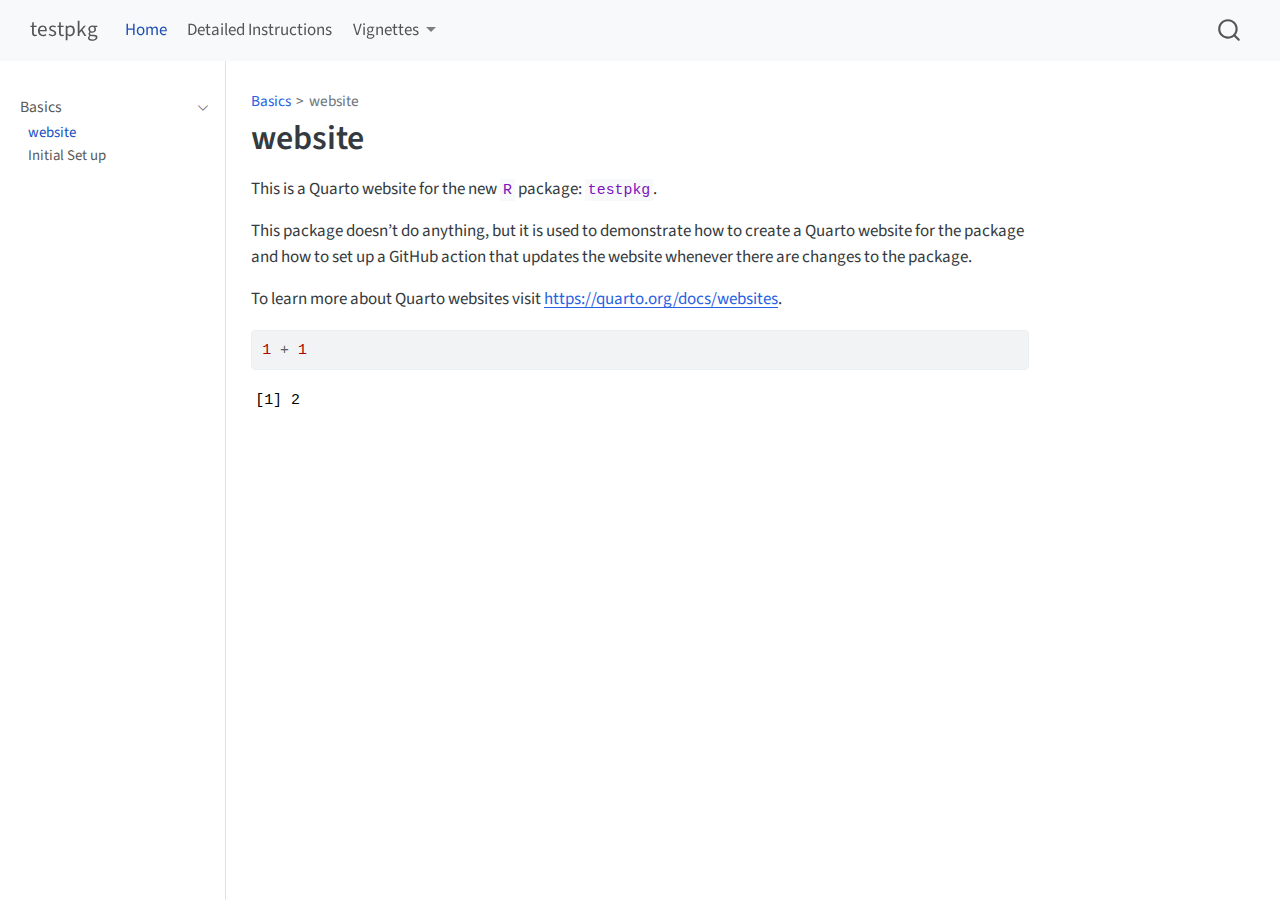
==== commit 341a106f: "Built site for gh-pages" ====
--- a/index.html
+++ b/index.html
@@ -105,7 +105,7 @@
 <link rel="stylesheet" href="styles.css">
 </head>
 
-<body class="nav-fixed">
+<body class="nav-sidebar docked nav-fixed">
 
 <div id="quarto-search-results"></div>
   <header id="quarto-header" class="headroom fixed-top">
@@ -127,8 +127,8 @@
 <span class="menu-text">Home</span></a>
   </li>  
   <li class="nav-item">
-    <a class="nav-link" href="./about.html"> 
-<span class="menu-text">About</span></a>
+    <a class="nav-link" href="./packageWebsiteInstructions.html"> 
+<span class="menu-text">Detailed Instructions</span></a>
   </li>  
   <li class="nav-item dropdown ">
     <a class="nav-link dropdown-toggle" href="#" id="nav-menu-vignettes" role="button" data-bs-toggle="dropdown" aria-expanded="false">
@@ -151,10 +151,50 @@
 </div>
       </div> <!-- /container-fluid -->
     </nav>
+  <nav class="quarto-secondary-nav">
+    <div class="container-fluid d-flex">
+      <button type="button" class="quarto-btn-toggle btn" data-bs-toggle="collapse" data-bs-target=".quarto-sidebar-collapse-item" aria-controls="quarto-sidebar" aria-expanded="false" aria-label="Toggle sidebar navigation" onclick="if (window.quartoToggleHeadroom) { window.quartoToggleHeadroom(); }">
+        <i class="bi bi-layout-text-sidebar-reverse"></i>
+      </button>
+        <nav class="quarto-page-breadcrumbs" aria-label="breadcrumb"><ol class="breadcrumb"><li class="breadcrumb-item"><a href="./index.html">Basics</a></li><li class="breadcrumb-item"><a href="./index.html">website</a></li></ol></nav>
+        <a class="flex-grow-1" role="button" data-bs-toggle="collapse" data-bs-target=".quarto-sidebar-collapse-item" aria-controls="quarto-sidebar" aria-expanded="false" aria-label="Toggle sidebar navigation" onclick="if (window.quartoToggleHeadroom) { window.quartoToggleHeadroom(); }">      
+        </a>
+    </div>
+  </nav>
 </header>
 <!-- content -->
 <div id="quarto-content" class="quarto-container page-columns page-rows-contents page-layout-article page-navbar">
 <!-- sidebar -->
+  <nav id="quarto-sidebar" class="sidebar collapse collapse-horizontal quarto-sidebar-collapse-item sidebar-navigation docked overflow-auto">
+    <div class="sidebar-menu-container"> 
+    <ul class="list-unstyled mt-1">
+        <li class="sidebar-item sidebar-item-section">
+      <div class="sidebar-item-container"> 
+            <a class="sidebar-item-text sidebar-link text-start" data-bs-toggle="collapse" data-bs-target="#quarto-sidebar-section-1" aria-expanded="true">
+ <span class="menu-text">Basics</span></a>
+          <a class="sidebar-item-toggle text-start" data-bs-toggle="collapse" data-bs-target="#quarto-sidebar-section-1" aria-expanded="true" aria-label="Toggle section">
+            <i class="bi bi-chevron-right ms-2"></i>
+          </a> 
+      </div>
+      <ul id="quarto-sidebar-section-1" class="collapse list-unstyled sidebar-section depth1 show">  
+          <li class="sidebar-item">
+  <div class="sidebar-item-container"> 
+  <a href="./index.html" class="sidebar-item-text sidebar-link active">
+ <span class="menu-text">website</span></a>
+  </div>
+</li>
+          <li class="sidebar-item">
+  <div class="sidebar-item-container"> 
+  <a href="./packageWebsiteInstructions.html" class="sidebar-item-text sidebar-link">
+ <span class="menu-text">Initial Set up</span></a>
+  </div>
+</li>
+      </ul>
+  </li>
+    </ul>
+    </div>
+</nav>
+<div id="quarto-sidebar-glass" class="quarto-sidebar-collapse-item" data-bs-toggle="collapse" data-bs-target=".quarto-sidebar-collapse-item"></div>
 <!-- margin-sidebar -->
     <div id="quarto-margin-sidebar" class="sidebar margin-sidebar">
         
@@ -162,7 +202,7 @@
 <!-- main -->
 <main class="content" id="quarto-document-content">
 
-<header id="title-block-header" class="quarto-title-block default">
+<header id="title-block-header" class="quarto-title-block default"><nav class="quarto-page-breadcrumbs quarto-title-breadcrumbs d-none d-lg-block" aria-label="breadcrumb"><ol class="breadcrumb"><li class="breadcrumb-item"><a href="./index.html">Basics</a></li><li class="breadcrumb-item"><a href="./index.html">website</a></li></ol></nav>
 <div class="quarto-title">
 <h1 class="title">website</h1>
 </div>
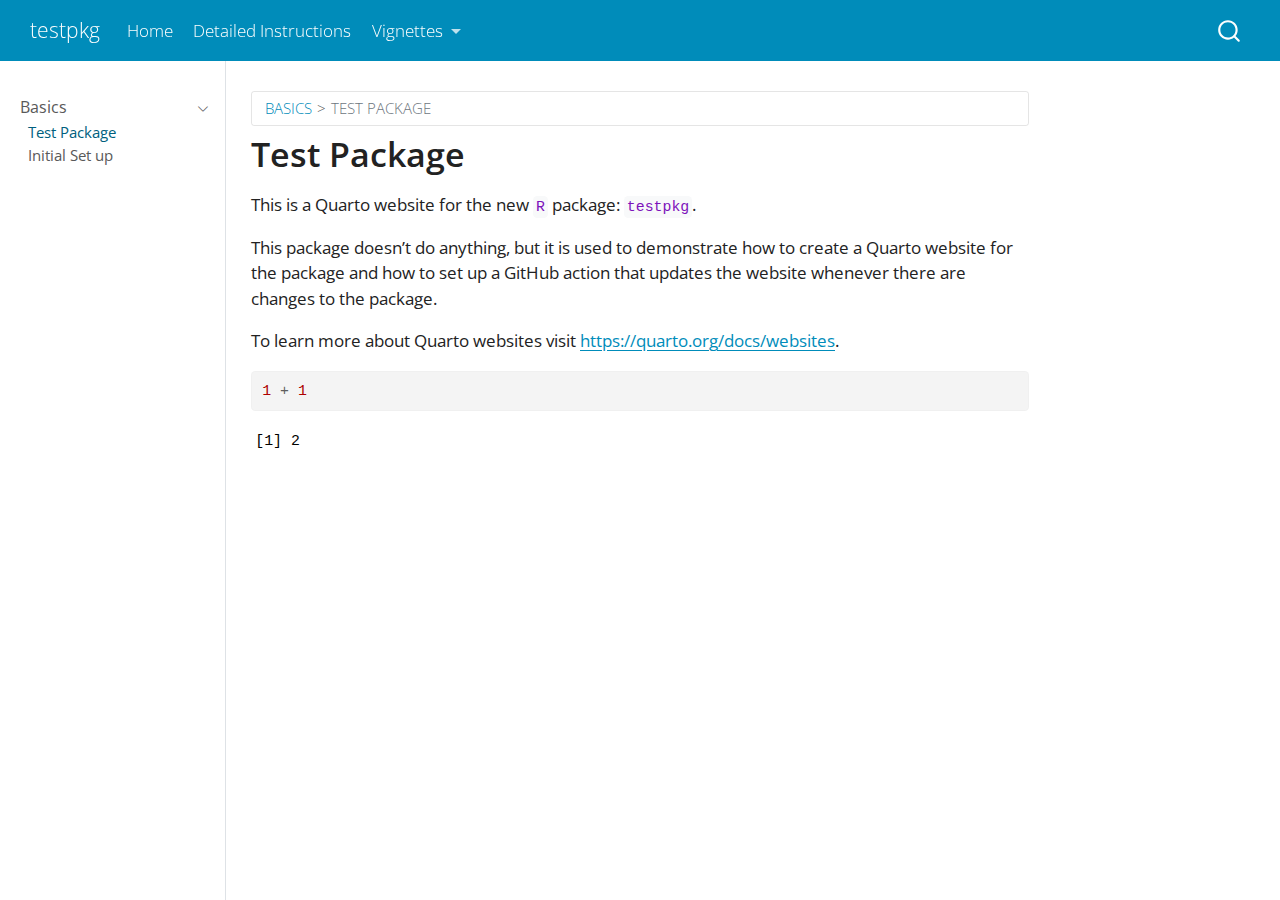
==== commit e570a845: "Built site for gh-pages" ====
--- a/index.html
+++ b/index.html
@@ -7,7 +7,7 @@
 <meta name="viewport" content="width=device-width, initial-scale=1.0, user-scalable=yes">
 
 
-<title>testpkg - website</title>
+<title>testpkg - Test Package</title>
 <style>
 code{white-space: pre-wrap;}
 span.smallcaps{font-variant: small-caps;}
@@ -156,7 +156,7 @@
       <button type="button" class="quarto-btn-toggle btn" data-bs-toggle="collapse" data-bs-target=".quarto-sidebar-collapse-item" aria-controls="quarto-sidebar" aria-expanded="false" aria-label="Toggle sidebar navigation" onclick="if (window.quartoToggleHeadroom) { window.quartoToggleHeadroom(); }">
         <i class="bi bi-layout-text-sidebar-reverse"></i>
       </button>
-        <nav class="quarto-page-breadcrumbs" aria-label="breadcrumb"><ol class="breadcrumb"><li class="breadcrumb-item"><a href="./index.html">Basics</a></li><li class="breadcrumb-item"><a href="./index.html">website</a></li></ol></nav>
+        <nav class="quarto-page-breadcrumbs" aria-label="breadcrumb"><ol class="breadcrumb"><li class="breadcrumb-item"><a href="./index.html">Basics</a></li><li class="breadcrumb-item"><a href="./index.html">Test Package</a></li></ol></nav>
         <a class="flex-grow-1" role="button" data-bs-toggle="collapse" data-bs-target=".quarto-sidebar-collapse-item" aria-controls="quarto-sidebar" aria-expanded="false" aria-label="Toggle sidebar navigation" onclick="if (window.quartoToggleHeadroom) { window.quartoToggleHeadroom(); }">      
         </a>
     </div>
@@ -180,7 +180,7 @@
           <li class="sidebar-item">
   <div class="sidebar-item-container"> 
   <a href="./index.html" class="sidebar-item-text sidebar-link active">
- <span class="menu-text">website</span></a>
+ <span class="menu-text">Test Package</span></a>
   </div>
 </li>
           <li class="sidebar-item">
@@ -202,9 +202,9 @@
 <!-- main -->
 <main class="content" id="quarto-document-content">
 
-<header id="title-block-header" class="quarto-title-block default"><nav class="quarto-page-breadcrumbs quarto-title-breadcrumbs d-none d-lg-block" aria-label="breadcrumb"><ol class="breadcrumb"><li class="breadcrumb-item"><a href="./index.html">Basics</a></li><li class="breadcrumb-item"><a href="./index.html">website</a></li></ol></nav>
+<header id="title-block-header" class="quarto-title-block default"><nav class="quarto-page-breadcrumbs quarto-title-breadcrumbs d-none d-lg-block" aria-label="breadcrumb"><ol class="breadcrumb"><li class="breadcrumb-item"><a href="./index.html">Basics</a></li><li class="breadcrumb-item"><a href="./index.html">Test Package</a></li></ol></nav>
 <div class="quarto-title">
-<h1 class="title">website</h1>
+<h1 class="title">Test Package</h1>
 </div>
 
 
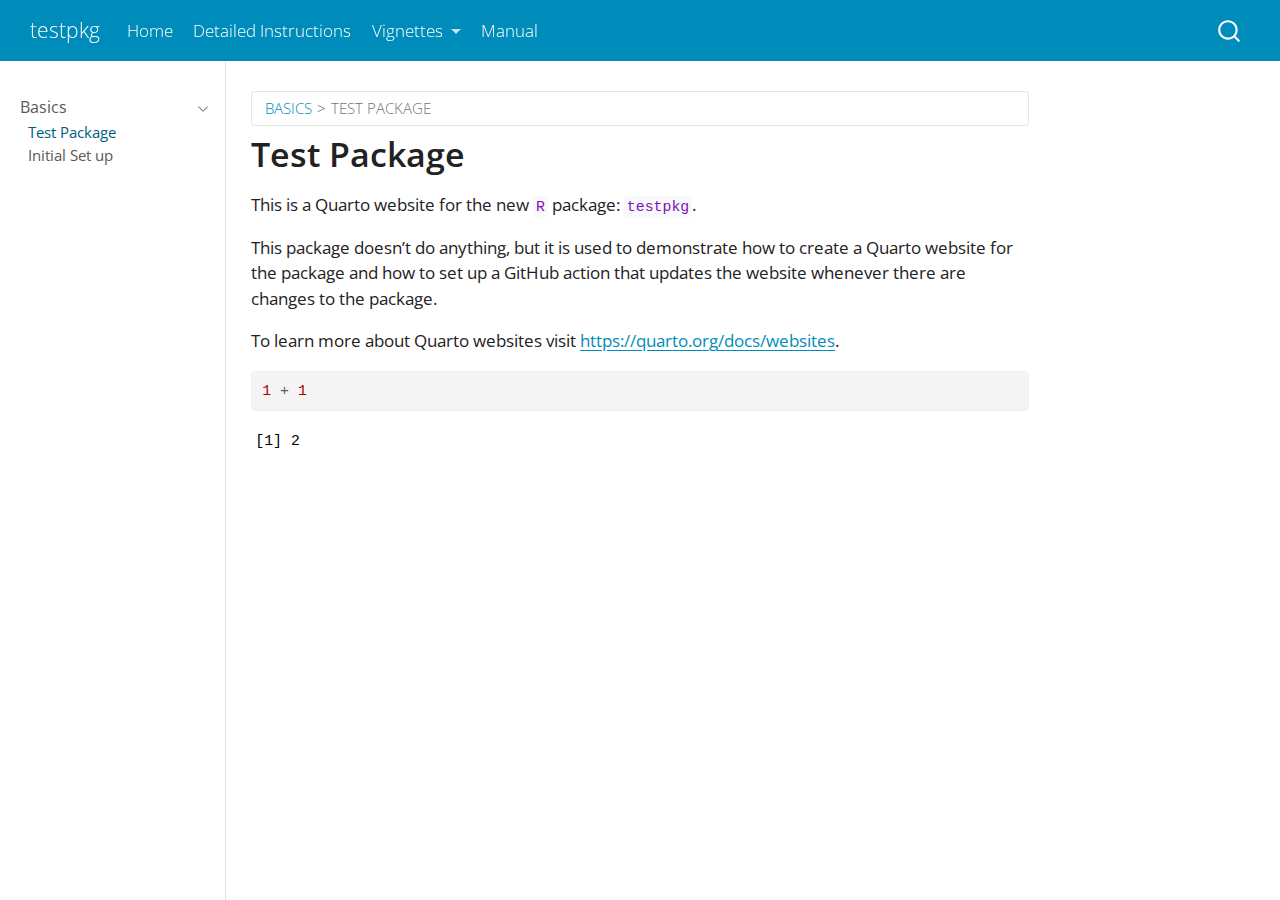
==== commit 9a2022cc: "Built site for gh-pages" ====
--- a/index.html
+++ b/index.html
@@ -145,6 +145,10 @@
   </li>  
     </ul>
   </li>
+  <li class="nav-item">
+    <a class="nav-link" href="./html/00Index.html"> 
+<span class="menu-text">Manual</span></a>
+  </li>  
 </ul>
           </div> <!-- /navcollapse -->
           <div class="quarto-navbar-tools">
